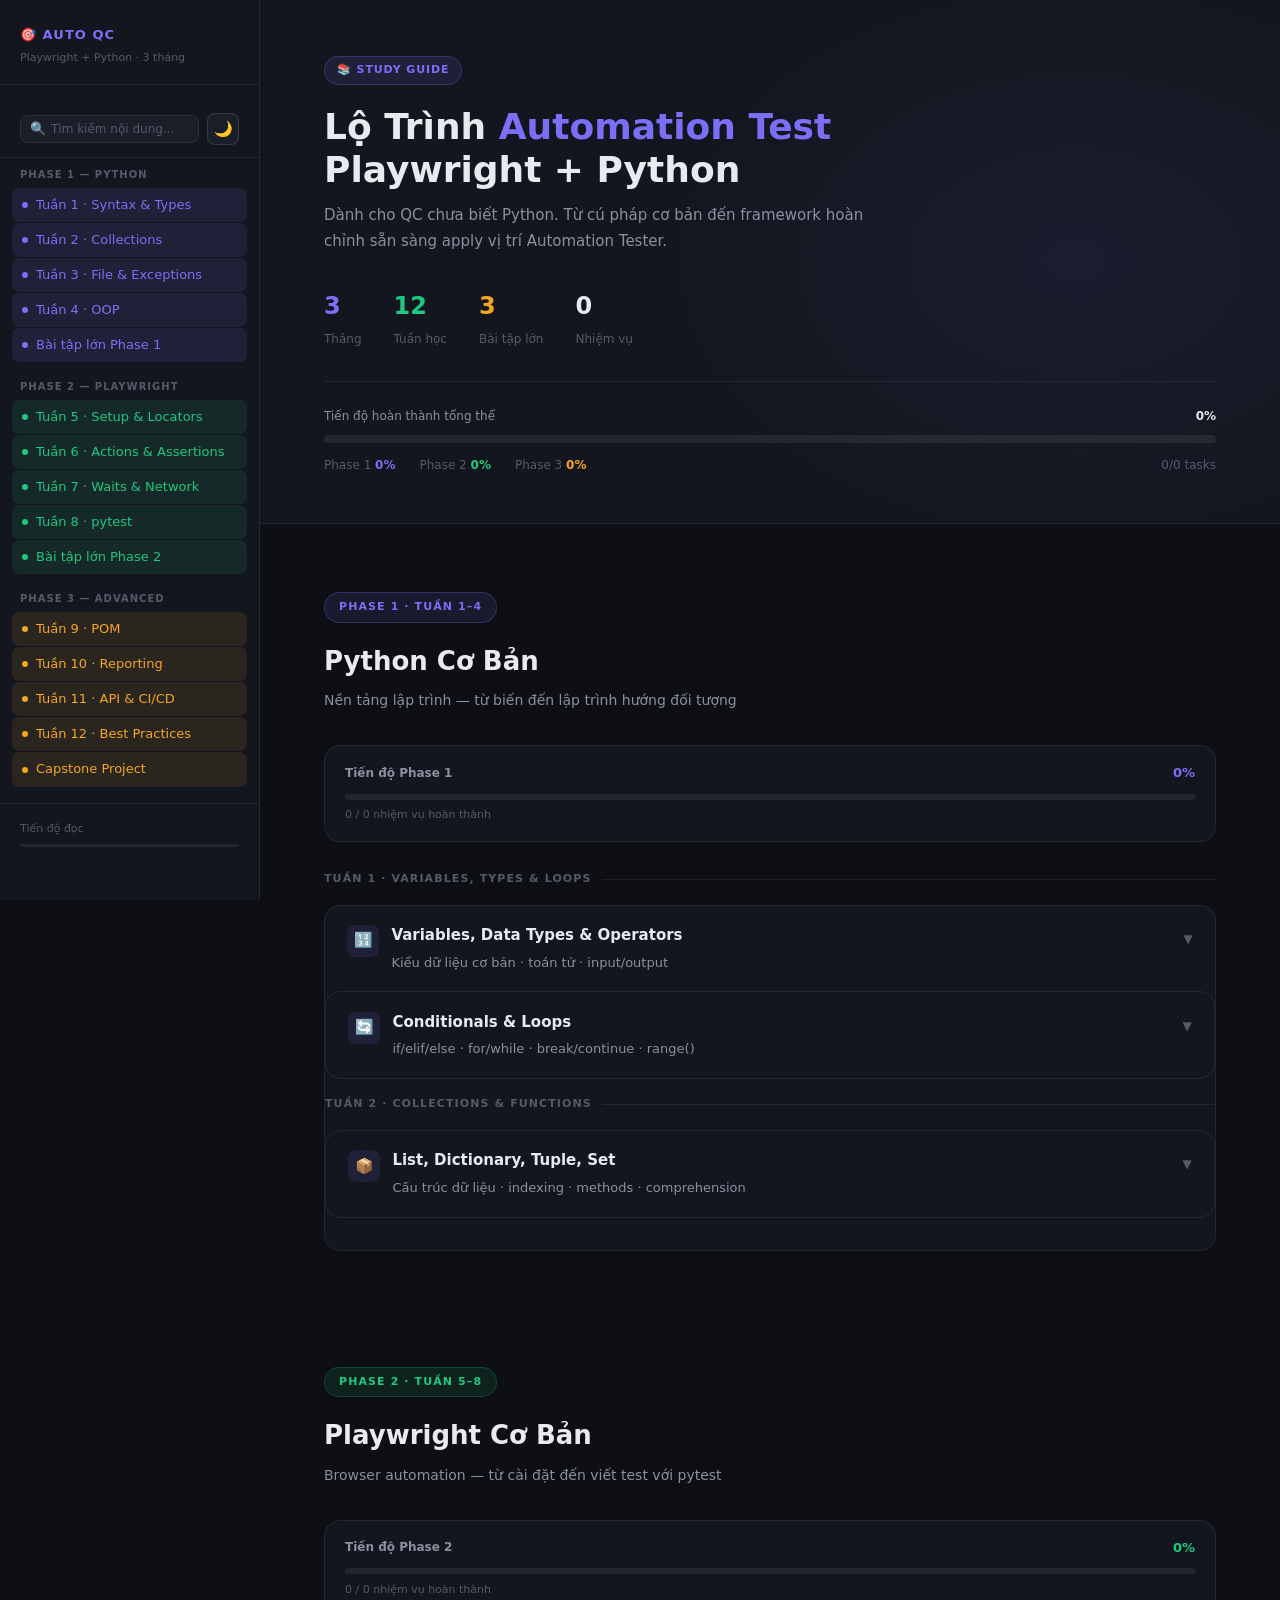
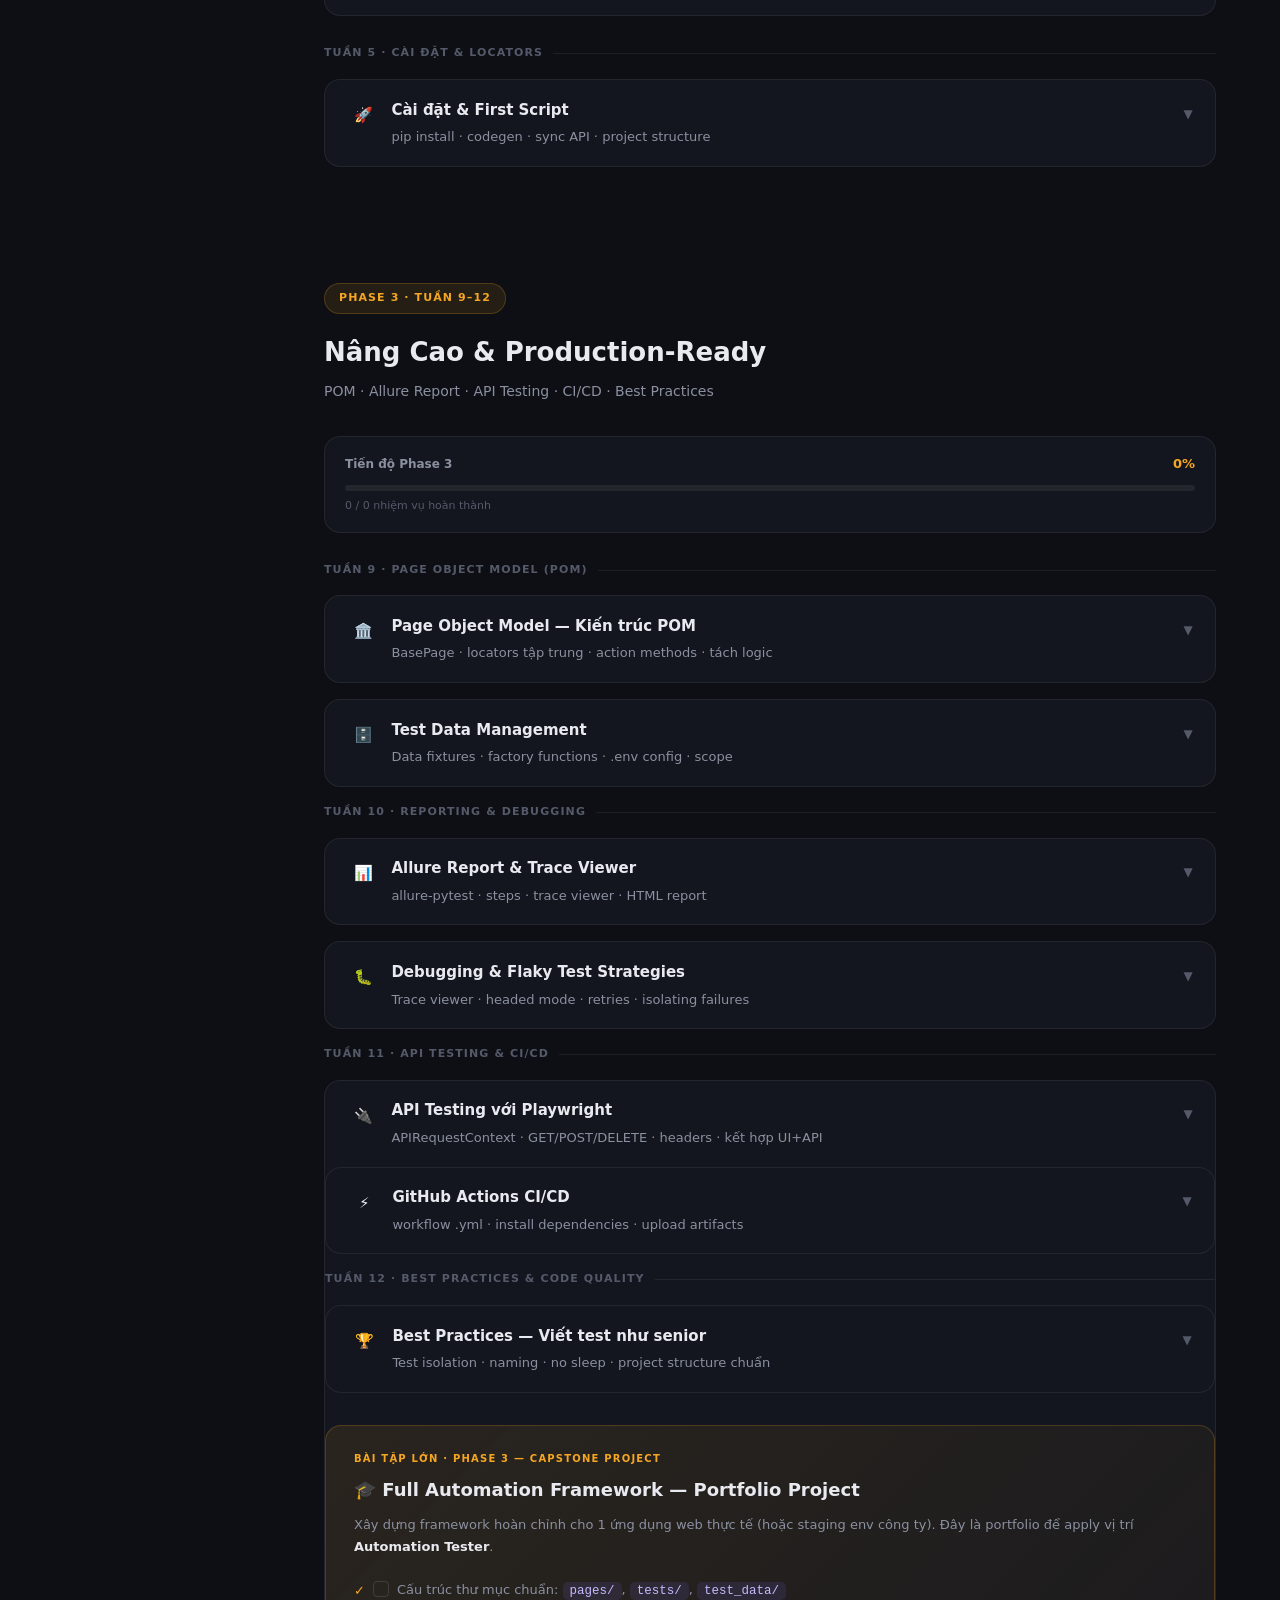
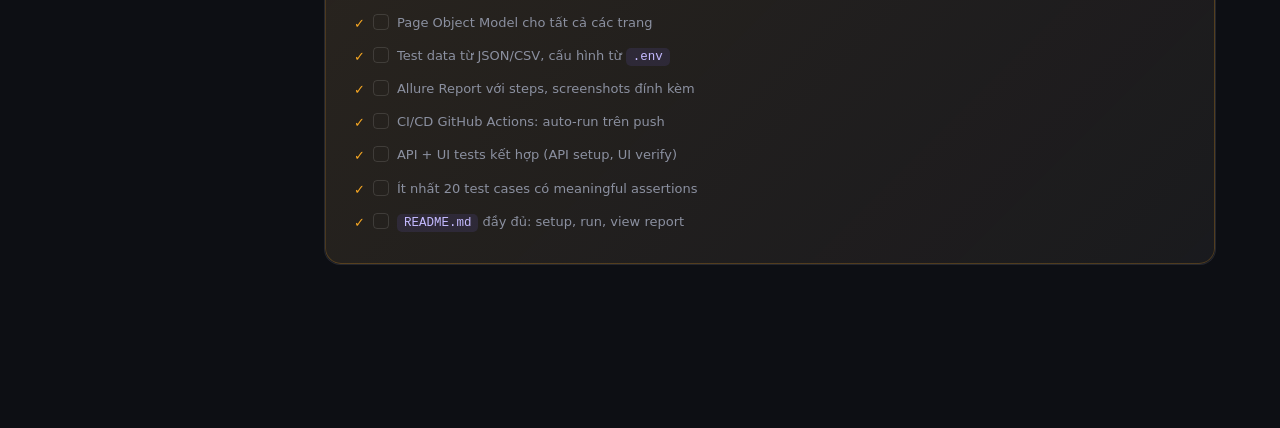
==== index.html @ 8662099a "Remove ignored files from tracking" ====
<!DOCTYPE html>
<html lang="vi">

<head>
    <meta charset="UTF-8">
    <meta name="viewport" content="width=device-width, initial-scale=1.0">
    <title>Lộ Trình Automation Test — Playwright & Python</title>
    <link rel="stylesheet" href="styles.css">
</head>

<body>

    <div class="layout">
        <!-- SIDEBAR -->
        <nav class="sidebar">
            <div class="sidebar-logo">
                <div class="brand">🎯 Auto QC</div>
                <div class="sub">Playwright + Python · 3 tháng</div>
            </div>

            <!-- TOOLBAR -->
            <div class="toolbar">
                <div class="search-wrap">
                    <span class="search-icon">🔍</span>
                    <input type="text" id="searchInput" placeholder="Tìm kiếm nội dung..."
                        oninput="onSearch(this.value)">
                    <button class="clear-btn" id="clearBtn" onclick="clearSearch()">✕</button>
                </div>
                <button class="theme-btn" id="themeBtn" onclick="toggleTheme()" title="Đổi theme">🌙</button>
            </div>

            <div class="nav-section">
                <div class="nav-section-title">Phase 1 — Python</div>
                <a class="nav-item active" href="#p1-w1"><span class="nav-dot"></span>Tuần 1 · Syntax & Types</a>
                <a class="nav-item active" href="#p1-w2"><span class="nav-dot"></span>Tuần 2 · Collections</a>
                <a class="nav-item active" href="#p1-w3"><span class="nav-dot"></span>Tuần 3 · File & Exceptions</a>
                <a class="nav-item active" href="#p1-w4"><span class="nav-dot"></span>Tuần 4 · OOP</a>
                <a class="nav-item active" href="#p1-milestone"><span class="nav-dot"></span>Bài tập lớn Phase 1</a>
            </div>

            <div class="nav-section">
                <div class="nav-section-title">Phase 2 — Playwright</div>
                <a class="nav-item p2-active" href="#p2-w5"><span class="nav-dot"></span>Tuần 5 · Setup & Locators</a>
                <a class="nav-item p2-active" href="#p2-w6"><span class="nav-dot"></span>Tuần 6 · Actions &
                    Assertions</a>
                <a class="nav-item p2-active" href="#p2-w7"><span class="nav-dot"></span>Tuần 7 · Waits & Network</a>
                <a class="nav-item p2-active" href="#p2-w8"><span class="nav-dot"></span>Tuần 8 · pytest</a>
                <a class="nav-item p2-active" href="#p2-milestone"><span class="nav-dot"></span>Bài tập lớn Phase 2</a>
            </div>

            <div class="nav-section">
                <div class="nav-section-title">Phase 3 — Advanced</div>
                <a class="nav-item p3-active" href="#p3-w9"><span class="nav-dot"></span>Tuần 9 · POM</a>
                <a class="nav-item p3-active" href="#p3-w10"><span class="nav-dot"></span>Tuần 10 · Reporting</a>
                <a class="nav-item p3-active" href="#p3-w11"><span class="nav-dot"></span>Tuần 11 · API & CI/CD</a>
                <a class="nav-item p3-active" href="#p3-w12"><span class="nav-dot"></span>Tuần 12 · Best Practices</a>
                <a class="nav-item p3-active" href="#p3-milestone"><span class="nav-dot"></span>Capstone Project</a>
            </div>

            <div class="toc-progress">
                <div class="progress-label">Tiến độ đọc</div>
                <div class="progress-bar">
                    <div class="progress-fill" id="progressFill"></div>
                </div>
            </div>
        </nav>

        <!-- MAIN -->
        <main class="main">
            <!-- HERO -->
            <div class="hero">
                <div class="hero-badge">📚 Study Guide</div>
                <h1>Lộ Trình <span>Automation Test</span><br>Playwright + Python</h1>
                <p>Dành cho QC chưa biết Python. Từ cú pháp cơ bản đến framework hoàn chỉnh sẵn sàng apply vị trí
                    Automation Tester.</p>
                <div class="hero-stats">
                    <div class="stat">
                        <div class="stat-num" style="color:var(--p1)">3</div>
                        <div class="stat-label">Tháng</div>
                    </div>
                    <div class="stat">
                        <div class="stat-num" style="color:var(--p2)">12</div>
                        <div class="stat-label">Tuần học</div>
                    </div>
                    <div class="stat">
                        <div class="stat-num" style="color:var(--p3)">3</div>
                        <div class="stat-label">Bài tập lớn</div>
                    </div>
                    <div class="stat">
                        <div class="stat-num" style="color:var(--text)" id="heroTotalTasks">0</div>
                        <div class="stat-label">Nhiệm vụ</div>
                    </div>
                </div>
                <div class="overall-progress">
                    <div class="overall-progress-label">Tiến độ hoàn thành tổng thể <span id="overallPct">0%</span>
                    </div>
                    <div class="overall-bar-track">
                        <div class="overall-bar-fill" id="overallBarFill"></div>
                    </div>
                    <div class="overall-phases">
                        <div class="overall-phase-stat p1s">Phase 1 <b id="p1pct">0%</b></div>
                        <div class="overall-phase-stat p2s">Phase 2 <b id="p2pct">0%</b></div>
                        <div class="overall-phase-stat p3s">Phase 3 <b id="p3pct">0%</b></div>
                        <div class="overall-phase-stat" style="margin-left:auto" id="doneBadge"></div>
                    </div>
                </div>
            </div>

            <div class="content">
                <div class="search-no-results" id="noResults">😕 Không tìm thấy kết quả nào cho "<span
                        id="noResultsTerm"></span>"</div>

                <!-- PHASE PLACEHOLDERS -->
                <div id="phase1-placeholder" class="phase-placeholder"></div>
                <div id="phase2-placeholder" class="phase-placeholder"></div>
                <div id="phase3-placeholder" class="phase-placeholder"></div>
        </main>

        <script src="script.js"></script>
</body>

</html>
---- styles.css ----
:root {
  --bg: #0d0f14;
  --bg2: #13161e;
  --bg3: #1a1e28;
  --border: rgba(255, 255, 255, 0.07);
  --border2: rgba(255, 255, 255, 0.12);
  --text: #e8eaf0;
  --text2: #8b90a0;
  --text3: #555a6a;
  --p1: #7c6ff7;
  --p1l: rgba(124, 111, 247, 0.12);
  --p1b: rgba(124, 111, 247, 0.25);
  --p2: #1fc880;
  --p2l: rgba(31, 200, 128, 0.1);
  --p2b: rgba(31, 200, 128, 0.22);
  --p3: #f5a623;
  --p3l: rgba(245, 166, 35, 0.1);
  --p3b: rgba(245, 166, 35, 0.22);
  --red: #f06e6e;
  --redl: rgba(240, 110, 110, 0.1);
  --code-bg: #0a0c12;
  --radius: 10px;
  --radius-lg: 16px;
  --note-bg: rgba(245, 166, 35, 0.07);
  --note-border: rgba(245, 166, 35, 0.25);
  --highlight: rgba(124, 111, 247, 0.25);
}

/* ── LIGHT MODE ── */
html.light {
  --bg: #f5f6fa;
  --bg2: #ffffff;
  --bg3: #eef0f6;
  --border: rgba(0, 0, 0, 0.08);
  --border2: rgba(0, 0, 0, 0.14);
  --text: #1a1c24;
  --text2: #4a4f62;
  --text3: #9097b0;
  --p1: #5b52d6;
  --p1l: rgba(91, 82, 214, 0.09);
  --p1b: rgba(91, 82, 214, 0.22);
  --p2: #0fa863;
  --p2l: rgba(15, 168, 99, 0.09);
  --p2b: rgba(15, 168, 99, 0.2);
  --p3: #c27d0e;
  --p3l: rgba(194, 125, 14, 0.09);
  --p3b: rgba(194, 125, 14, 0.2);
  --code-bg: #f0f2f8;
  --note-bg: rgba(194, 125, 14, 0.07);
  --note-border: rgba(194, 125, 14, 0.25);
  --highlight: rgba(91, 82, 214, 0.18);
}

/* Smooth theme transition */
*,
*::before,
*::after {
  transition:
    background-color 0.22s ease,
    border-color 0.22s ease,
    color 0.15s ease;
}

* {
  margin: 0;
  padding: 0;
  box-sizing: border-box;
}

body {
  font-family:
    "Segoe UI",
    system-ui,
    -apple-system,
    sans-serif;
  background: var(--bg);
  color: var(--text);
  line-height: 1.7;
  font-size: 15px;
}

/* SCROLLBAR */
::-webkit-scrollbar {
  width: 5px;
}
::-webkit-scrollbar-track {
  background: var(--bg);
}
::-webkit-scrollbar-thumb {
  background: var(--border2);
  border-radius: 3px;
}

/* LAYOUT */
.layout {
  display: flex;
  min-height: 100vh;
}

/* SIDEBAR */
.sidebar {
  width: 260px;
  min-width: 260px;
  background: var(--bg2);
  border-right: 1px solid var(--border);
  position: sticky;
  top: 0;
  height: 100vh;
  overflow-y: auto;
  padding: 0 0 2rem;
}

.sidebar-logo {
  padding: 1.5rem 1.25rem 1rem;
  border-bottom: 1px solid var(--border);
  margin-bottom: 1rem;
}
.sidebar-logo .brand {
  font-size: 13px;
  font-weight: 600;
  color: var(--p1);
  letter-spacing: 0.08em;
  text-transform: uppercase;
}
.sidebar-logo .sub {
  font-size: 11px;
  color: var(--text3);
  margin-top: 3px;
}

.nav-section {
  padding: 0 0.75rem;
  margin-bottom: 0.5rem;
}
.nav-section-title {
  font-size: 10px;
  font-weight: 600;
  text-transform: uppercase;
  letter-spacing: 0.1em;
  color: var(--text3);
  padding: 0.5rem 0.5rem 0.3rem;
}

.nav-item {
  display: flex;
  align-items: center;
  gap: 8px;
  padding: 6px 10px;
  border-radius: 7px;
  font-size: 13px;
  color: var(--text2);
  cursor: pointer;
  text-decoration: none;
  transition: all 0.15s;
  margin-bottom: 1px;
}
.nav-item:hover {
  background: rgba(255, 255, 255, 0.05);
  color: var(--text);
}
.nav-item.active {
  background: var(--p1l);
  color: var(--p1);
}
.nav-item.active .nav-dot {
  background: var(--p1);
}
.nav-dot {
  width: 6px;
  height: 6px;
  border-radius: 50%;
  background: var(--border2);
  flex-shrink: 0;
}
.nav-item.p2-active {
  background: var(--p2l);
  color: var(--p2);
}
.nav-item.p2-active .nav-dot {
  background: var(--p2);
}
.nav-item.p3-active {
  background: var(--p3l);
  color: var(--p3);
}
.nav-item.p3-active .nav-dot {
  background: var(--p3);
}

/* MAIN */
.main {
  flex: 1;
  min-width: 0;
}

/* HERO */
.hero {
  background: var(--bg2);
  border-bottom: 1px solid var(--border);
  padding: 3.5rem 4rem 3rem;
  position: relative;
  overflow: hidden;
}
.hero::before {
  content: "";
  position: absolute;
  inset: 0;
  background: radial-gradient(
    ellipse 60% 80% at 80% 50%,
    rgba(124, 111, 247, 0.08) 0%,
    transparent 70%
  );
  pointer-events: none;
}
.hero-badge {
  display: inline-flex;
  align-items: center;
  gap: 6px;
  background: var(--p1l);
  border: 1px solid var(--p1b);
  color: var(--p1);
  font-size: 11px;
  font-weight: 600;
  text-transform: uppercase;
  letter-spacing: 0.08em;
  padding: 4px 12px;
  border-radius: 20px;
  margin-bottom: 1.25rem;
}
.hero h1 {
  font-size: 36px;
  font-weight: 700;
  line-height: 1.2;
  margin-bottom: 0.75rem;
}
.hero h1 span {
  color: var(--p1);
}
.hero p {
  font-size: 15px;
  color: var(--text2);
  max-width: 580px;
  line-height: 1.7;
  margin-bottom: 2rem;
}
.hero-stats {
  display: flex;
  gap: 2rem;
}
.stat {
}
.stat-num {
  font-size: 24px;
  font-weight: 700;
}
.stat-label {
  font-size: 12px;
  color: var(--text3);
  margin-top: 2px;
}

/* CONTENT */
.content {
  padding: 3rem 4rem;
  max-width: none;
  width: 100%;
  box-sizing: border-box;
}

/* PHASE HEADER */
.phase-block {
  margin-bottom: 4rem;
}
.phase-tag {
  display: inline-flex;
  align-items: center;
  gap: 8px;
  font-size: 11px;
  font-weight: 600;
  text-transform: uppercase;
  letter-spacing: 0.1em;
  padding: 5px 14px;
  border-radius: 20px;
  margin-bottom: 1rem;
}
.phase-tag.p1 {
  background: var(--p1l);
  color: var(--p1);
  border: 1px solid var(--p1b);
}
.phase-tag.p2 {
  background: var(--p2l);
  color: var(--p2);
  border: 1px solid var(--p2b);
}
.phase-tag.p3 {
  background: var(--p3l);
  color: var(--p3);
  border: 1px solid var(--p3b);
}

.phase-title {
  font-size: 26px;
  font-weight: 700;
  margin-bottom: 0.4rem;
}
.phase-subtitle {
  font-size: 14px;
  color: var(--text2);
  margin-bottom: 2rem;
}

/* WEEK BLOCK */
.week-block {
  margin-bottom: 2rem;
  width: 100%;
}
.week-label {
  font-size: 11px;
  font-weight: 600;
  text-transform: uppercase;
  letter-spacing: 0.1em;
  color: var(--text3);
  margin-bottom: 1rem;
  display: flex;
  align-items: center;
  gap: 10px;
}
.week-label::after {
  content: "";
  flex: 1;
  height: 1px;
  background: var(--border);
}

/* TOPIC CARD */
.topic-card {
  background: var(--bg2);
  border: 1px solid var(--border);
  border-radius: var(--radius-lg);
  margin-bottom: 1rem;
  overflow: hidden;
  transition: border-color 0.2s;
}
.topic-card:hover {
  border-color: var(--border2);
}

.topic-header {
  padding: 1.1rem 1.4rem;
  display: flex;
  align-items: flex-start;
  gap: 12px;
  cursor: pointer;
}
.topic-icon {
  width: 32px;
  height: 32px;
  border-radius: 8px;
  display: flex;
  align-items: center;
  justify-content: center;
  font-size: 15px;
  flex-shrink: 0;
  margin-top: 2px;
}
.p1 .topic-icon {
  background: var(--p1l);
}
.p2 .topic-icon {
  background: var(--p2l);
}
.p3 .topic-icon {
  background: var(--p3l);
}

.topic-meta {
  flex: 1;
}
.topic-name {
  font-size: 15px;
  font-weight: 600;
  margin-bottom: 3px;
}
.topic-desc {
  font-size: 13px;
  color: var(--text2);
}
.topic-toggle {
  color: var(--text3);
  font-size: 12px;
  transition: transform 0.25s;
  margin-top: 6px;
}
.topic-toggle.open {
  transform: rotate(180deg);
}

.topic-body {
  display: none;
  border-top: 1px solid var(--border);
  width: 100%;
  box-sizing: border-box;
  transition: all 0.25s ease;
}
.topic-body.open {
  display: block;
}

/* THEORY */
.theory-section {
  padding: 1.4rem;
  border-bottom: 1px solid var(--border);
}
.theory-section:last-child {
  border-bottom: none;
}
.section-label {
  font-size: 10px;
  font-weight: 700;
  text-transform: uppercase;
  letter-spacing: 0.12em;
  color: var(--text3);
  margin-bottom: 0.75rem;
  display: flex;
  align-items: center;
  gap: 8px;
}
.section-label::before {
  content: "";
  width: 16px;
  height: 1px;
  background: var(--border2);
}

p {
  margin-bottom: 0.75rem;
  color: var(--text2);
  font-size: 14px;
}
p:last-child {
  margin-bottom: 0;
}

strong {
  color: var(--text);
  font-weight: 600;
}

/* CODE BLOCK */
.code-block {
  background: var(--code-bg);
  border: 1px solid var(--border);
  border-radius: var(--radius);
  overflow: hidden;
  margin: 0.75rem 0;
}
.code-header {
  display: flex;
  align-items: center;
  justify-content: space-between;
  padding: 8px 14px;
  border-bottom: 1px solid var(--border);
  background: rgba(255, 255, 255, 0.02);
}
.code-lang {
  font-size: 11px;
  font-weight: 600;
  text-transform: uppercase;
  letter-spacing: 0.08em;
  color: var(--text3);
  display: flex;
  align-items: center;
  gap: 8px;
}
.code-lang::before {
  content: "";
  width: 8px;
  height: 8px;
  border-radius: 50%;
}
.code-lang.python::before {
  background: #3b82f6;
}
.code-lang.bash::before {
  background: var(--p2);
}
.code-lang.text::before {
  background: var(--text3);
}
.code-filename {
  font-size: 11px;
  color: var(--text3);
  font-family: "Cascadia Code", "Consolas", "Fira Code", monospace;
}
.code-copy {
  font-size: 11px;
  color: var(--text3);
  cursor: pointer;
  padding: 3px 8px;
  border: 1px solid var(--border);
  border-radius: 5px;
  background: transparent;
  transition: all 0.15s;
}
.code-copy:hover {
  color: var(--text);
  border-color: var(--border2);
}

pre {
  padding: 1.1rem 1.4rem;
  overflow-x: auto;
  font-family: "Cascadia Code", "Consolas", "Fira Code", monospace;
  font-size: 13px;
  line-height: 1.7;
}
code {
  font-family: "Cascadia Code", "Consolas", "Fira Code", monospace;
}

/* SYNTAX HIGHLIGHT */
.kw {
  color: #c792ea;
}
.fn {
  color: #82aaff;
}
.str {
  color: #c3e88d;
}
.cmt {
  color: #546e7a;
  font-style: italic;
}
.num {
  color: #f78c6c;
}
.cls {
  color: #ffcb6b;
}
.dec {
  color: #89ddff;
}
.self {
  color: #f07178;
}
.imp {
  color: var(--p1);
}

/* INLINE CODE */
code:not(pre code) {
  background: rgba(124, 111, 247, 0.12);
  color: #c4baff;
  font-size: 12.5px;
  padding: 2px 7px;
  border-radius: 5px;
}

/* EXERCISES */
.exercises {
}
.ex-item {
  display: flex;
  gap: 12px;
  align-items: flex-start;
  padding: 10px 0;
  border-bottom: 1px solid var(--border);
  font-size: 13px;
}
.ex-item:last-child {
  border-bottom: none;
}
.ex-num {
  width: 22px;
  height: 22px;
  border-radius: 6px;
  display: flex;
  align-items: center;
  justify-content: center;
  font-size: 10px;
  font-weight: 700;
  flex-shrink: 0;
  margin-top: 1px;
}
.p1 .ex-num {
  background: var(--p1l);
  color: var(--p1);
}
.p2 .ex-num {
  background: var(--p2l);
  color: var(--p2);
}
.p3 .ex-num {
  background: var(--p3l);
  color: var(--p3);
}
.ex-text {
}
.ex-title {
  font-weight: 600;
  margin-bottom: 3px;
  color: var(--text);
}
.ex-desc {
  color: var(--text2);
  font-size: 12px;
  line-height: 1.5;
}

/* TIPS */
.tip-box {
  border-radius: var(--radius);
  padding: 0.9rem 1.1rem;
  margin: 0.75rem 0;
  display: flex;
  gap: 10px;
  font-size: 13px;
}
.tip-box.info {
  background: rgba(124, 111, 247, 0.08);
  border-left: 3px solid var(--p1);
}
.tip-box.success {
  background: rgba(31, 200, 128, 0.07);
  border-left: 3px solid var(--p2);
}
.tip-box.warning {
  background: rgba(245, 166, 35, 0.08);
  border-left: 3px solid var(--p3);
}
.tip-box.danger {
  background: rgba(240, 110, 110, 0.08);
  border-left: 3px solid var(--red);
}
.tip-icon {
  flex-shrink: 0;
  font-size: 14px;
  margin-top: 1px;
}
.tip-content {
  color: var(--text2);
  line-height: 1.6;
}
.tip-content strong {
  color: var(--text);
}

/* TABLE */
.data-table {
  width: 100%;
  border-collapse: collapse;
  font-size: 13px;
  margin: 0.75rem 0;
}
.data-table th {
  text-align: left;
  padding: 8px 12px;
  background: var(--bg3);
  color: var(--text2);
  font-size: 11px;
  font-weight: 600;
  text-transform: uppercase;
  letter-spacing: 0.07em;
  border-bottom: 1px solid var(--border2);
}
.data-table td {
  padding: 9px 12px;
  border-bottom: 1px solid var(--border);
  color: var(--text2);
  vertical-align: top;
}
.data-table tr:last-child td {
  border-bottom: none;
}
.data-table tr:hover td {
  background: rgba(255, 255, 255, 0.02);
}

/* MILESTONE */
.milestone-card {
  border-radius: var(--radius-lg);
  padding: 1.5rem 1.75rem;
  margin-top: 2rem;
  position: relative;
  overflow: hidden;
}
.milestone-card.p1 {
  background: linear-gradient(
    135deg,
    rgba(124, 111, 247, 0.1),
    rgba(124, 111, 247, 0.04)
  );
  border: 1px solid var(--p1b);
}
.milestone-card.p2 {
  background: linear-gradient(
    135deg,
    rgba(31, 200, 128, 0.1),
    rgba(31, 200, 128, 0.03)
  );
  border: 1px solid var(--p2b);
}
.milestone-card.p3 {
  background: linear-gradient(
    135deg,
    rgba(245, 166, 35, 0.1),
    rgba(245, 166, 35, 0.03)
  );
  border: 1px solid var(--p3b);
}
.milestone-label {
  font-size: 10px;
  font-weight: 700;
  text-transform: uppercase;
  letter-spacing: 0.12em;
  margin-bottom: 0.5rem;
}
.p1 .milestone-label {
  color: var(--p1);
}
.p2 .milestone-label {
  color: var(--p2);
}
.p3 .milestone-label {
  color: var(--p3);
}
.milestone-title {
  font-size: 18px;
  font-weight: 700;
  margin-bottom: 0.5rem;
}
.milestone-desc {
  font-size: 13px;
  color: var(--text2);
  line-height: 1.7;
  margin-bottom: 1rem;
}
.checklist {
  list-style: none;
}
.checklist li {
  display: flex;
  gap: 8px;
  align-items: flex-start;
  font-size: 13px;
  color: var(--text2);
  padding: 4px 0;
}
.checklist li::before {
  content: "✓";
  font-weight: 700;
  margin-top: 1px;
  flex-shrink: 0;
}
.p1 .checklist li::before {
  color: var(--p1);
}
.p2 .checklist li::before {
  color: var(--p2);
}
.p3 .checklist li::before {
  color: var(--p3);
}

/* DIVIDER */
.divider {
  height: 1px;
  background: var(--border);
  margin: 2.5rem 0;
}

/* FOLDER TREE */
.tree {
  font-family: "Cascadia Code", "Consolas", "Fira Code", monospace;
  font-size: 13px;
  line-height: 1.9;
}
.tree-file {
  color: var(--text2);
}
.tree-dir {
  color: var(--p3);
  font-weight: 500;
}
.tree-py {
  color: #82aaff;
}
.tree-comment {
  color: var(--text3);
}

/* TOC progress */
.toc-progress {
  padding: 1rem 1.25rem;
  border-top: 1px solid var(--border);
  margin-top: 1rem;
}
.progress-bar {
  height: 3px;
  background: var(--border);
  border-radius: 2px;
  margin-top: 6px;
}
.progress-fill {
  height: 100%;
  background: var(--p1);
  border-radius: 2px;
  width: 0%;
  transition: width 0.3s;
}
.progress-label {
  font-size: 11px;
  color: var(--text3);
}

/* Responsive */
@media (max-width: 900px) {
  .sidebar {
    display: none;
  }
  .hero {
    padding: 2rem 1.5rem;
  }
  .hero h1 {
    font-size: 26px;
  }
  .content {
    padding: 2rem 1.5rem;
  }
}

/* ANIMATIONS */
@keyframes fadeIn {
  from {
    opacity: 0;
    transform: translateY(8px);
  }
  to {
    opacity: 1;
    transform: translateY(0);
  }
}
.phase-block {
  animation: fadeIn 0.4s ease both;
  width: inherit;
}
.phase-block:nth-child(2) {
  animation-delay: 0.1s;
}
.phase-block:nth-child(3) {
  animation-delay: 0.2s;
}

/* TIP BOXES */
.tip-box {
  border-radius: var(--radius);
  padding: 0.9rem 1.1rem;
  margin: 0.75rem 0;
  display: flex;
  gap: 10px;
  font-size: 13px;
}
.tip-box.info {
  background: rgba(124, 111, 247, 0.08);
  border-left: 3px solid var(--p1);
}
.tip-box.success {
  background: rgba(31, 200, 128, 0.07);
  border-left: 3px solid var(--p2);
}
.tip-box.warning {
  background: rgba(245, 166, 35, 0.08);
  border-left: 3px solid var(--p3);
}
.tip-box.danger {
  background: rgba(240, 110, 110, 0.08);
  border-left: 3px solid var(--red);
}
.tip-icon {
  flex-shrink: 0;
  font-size: 14px;
  margin-top: 1px;
}
.tip-content {
  color: var(--text2);
  line-height: 1.6;
}
.tip-content strong {
  color: var(--text);
}

/* ── CHECKBOX ── */
.ex-item {
  position: relative;
}
.ex-check {
  appearance: none;
  -webkit-appearance: none;
  width: 18px;
  height: 18px;
  border-radius: 5px;
  border: 1.5px solid var(--border2);
  background: transparent;
  cursor: pointer;
  flex-shrink: 0;
  margin-top: 3px;
  transition: all 0.18s;
  position: relative;
}
.ex-check:hover {
  border-color: var(--text3);
}
.ex-check:checked {
  border-color: transparent;
  background: var(--p2);
}
.ex-check:checked::after {
  content: "";
  position: absolute;
  top: 2px;
  left: 5px;
  width: 5px;
  height: 9px;
  border: 2px solid #fff;
  border-top: none;
  border-left: none;
  transform: rotate(45deg);
}
.ex-item.done .ex-title {
  text-decoration: line-through;
  color: var(--text3);
}
.ex-item.done .ex-desc {
  opacity: 0.5;
}

/* milestone checklist checkbox */
.checklist li {
  cursor: pointer;
  border-radius: 6px;
  padding: 5px 6px;
  transition: background 0.15s;
  margin: 0 -6px;
}
.checklist li:hover {
  background: rgba(255, 255, 255, 0.04);
}
.milestone-check {
  appearance: none;
  -webkit-appearance: none;
  width: 16px;
  height: 16px;
  border-radius: 4px;
  border: 1.5px solid var(--border2);
  background: transparent;
  cursor: pointer;
  flex-shrink: 0;
  margin-top: 2px;
  transition: all 0.18s;
  position: relative;
}
.milestone-check:checked {
  border-color: transparent;
}
.milestone-check:checked::after {
  content: "";
  position: absolute;
  top: 1px;
  left: 4px;
  width: 4px;
  height: 8px;
  border: 2px solid #fff;
  border-top: none;
  border-left: none;
  transform: rotate(45deg);
}
.p1 .milestone-check:checked {
  background: var(--p1);
}
.p2 .milestone-check:checked {
  background: var(--p2);
}
.p3 .milestone-check:checked {
  background: var(--p3);
}
.checklist li.done span {
  text-decoration: line-through;
  opacity: 0.55;
}

/* ── PHASE PROGRESS BAR ── */
.phase-progress-wrap {
  margin-bottom: 1.75rem;
  background: var(--bg2);
  border: 1px solid var(--border);
  border-radius: var(--radius-lg);
  padding: 1rem 1.25rem;
}
.phase-progress-header {
  display: flex;
  justify-content: space-between;
  align-items: center;
  margin-bottom: 0.6rem;
}
.phase-progress-title {
  font-size: 12px;
  font-weight: 600;
  color: var(--text2);
}
.phase-progress-pct {
  font-size: 13px;
  font-weight: 700;
}
.phase-bar-track {
  height: 6px;
  background: var(--border);
  border-radius: 3px;
  overflow: hidden;
}
.phase-bar-fill {
  height: 100%;
  border-radius: 3px;
  transition: width 0.45s cubic-bezier(0.4, 0, 0.2, 1);
  width: 0%;
}
.p1 .phase-bar-fill {
  background: var(--p1);
}
.p2 .phase-bar-fill {
  background: var(--p2);
}
.p3 .phase-bar-fill {
  background: var(--p3);
}
.phase-progress-tasks {
  font-size: 11px;
  color: var(--text3);
  margin-top: 0.4rem;
}

/* ── OVERALL PROGRESS IN HERO ── */
.overall-progress {
  margin-top: 2rem;
  padding-top: 1.5rem;
  border-top: 1px solid var(--border);
}
.overall-progress-label {
  font-size: 12px;
  color: var(--text2);
  margin-bottom: 0.5rem;
  display: flex;
  justify-content: space-between;
}
.overall-progress-label span {
  font-weight: 700;
  color: var(--text);
}
.overall-bar-track {
  height: 8px;
  background: rgba(255, 255, 255, 0.07);
  border-radius: 4px;
  overflow: hidden;
}
.overall-bar-fill {
  height: 100%;
  border-radius: 4px;
  background: linear-gradient(90deg, var(--p1), var(--p2));
  transition: width 0.5s cubic-bezier(0.4, 0, 0.2, 1);
  width: 0%;
}
.overall-phases {
  display: flex;
  gap: 1.5rem;
  margin-top: 0.75rem;
}
.overall-phase-stat {
  font-size: 12px;
  color: var(--text3);
}
.overall-phase-stat b {
  font-weight: 700;
}
.overall-phase-stat.p1s b {
  color: var(--p1);
}
.overall-phase-stat.p2s b {
  color: var(--p2);
}
.overall-phase-stat.p3s b {
  color: var(--p3);
}

/* ── SIDEBAR PROGRESS DOTS per week ── */
.nav-item .nav-progress {
  margin-left: auto;
  font-size: 10px;
  font-weight: 700;
  color: var(--text3);
}
.nav-item.all-done .nav-progress {
  color: var(--p2);
}

@keyframes checkPop {
  0% {
    transform: scale(1);
  }
  40% {
    transform: scale(1.35);
  }
  100% {
    transform: scale(1);
  }
}
.ex-check:checked {
  animation: checkPop 0.25s ease;
}
.milestone-check:checked {
  animation: checkPop 0.25s ease;
}

/* ══════════════════════════════
   TOOLBAR (search + theme toggle)
══════════════════════════════ */
.toolbar {
  display: flex;
  align-items: center;
  gap: 8px;
  padding: 0.75rem 1.25rem;
  border-bottom: 1px solid var(--border);
}
.search-wrap {
  flex: 1;
  position: relative;
}
.search-icon {
  position: absolute;
  left: 10px;
  top: 50%;
  transform: translateY(-50%);
  font-size: 13px;
  color: var(--text3);
  pointer-events: none;
}
#searchInput {
  width: 100%;
  background: var(--bg3);
  border: 1px solid var(--border);
  border-radius: 8px;
  padding: 6px 10px 6px 30px;
  font-size: 12px;
  color: var(--text);
  font-family:
    "Segoe UI",
    system-ui,
    -apple-system,
    sans-serif;
  outline: none;
  transition: border-color 0.15s;
}
#searchInput::placeholder {
  color: var(--text3);
}
#searchInput:focus {
  border-color: var(--p1);
}
.clear-btn {
  position: absolute;
  right: 8px;
  top: 50%;
  transform: translateY(-50%);
  background: none;
  border: none;
  color: var(--text3);
  cursor: pointer;
  font-size: 14px;
  padding: 0 2px;
  display: none;
}
.clear-btn.show {
  display: block;
}

.theme-btn {
  width: 32px;
  height: 32px;
  border-radius: 8px;
  border: 1px solid var(--border2);
  background: var(--bg3);
  color: var(--text2);
  cursor: pointer;
  font-size: 15px;
  display: flex;
  align-items: center;
  justify-content: center;
  flex-shrink: 0;
  transition: all 0.15s;
}
.theme-btn:hover {
  background: var(--border);
  color: var(--text);
}

/* ── SEARCH RESULTS / HIGHLIGHT ── */
.search-highlight {
  background: var(--highlight);
  border-radius: 3px;
  padding: 1px 2px;
  color: var(--text);
}
.search-no-results {
  text-align: center;
  padding: 3rem 2rem;
  color: var(--text3);
  font-size: 14px;
  display: none;
}

/* topic-card hidden by search */
.topic-card.search-hidden {
  display: none;
}
.week-block.search-hidden {
  display: none;
}

/* search result: auto-expand topic bodies */
.topic-card.search-match .topic-body {
  display: block;
}
.topic-card.search-match .topic-toggle {
  transform: rotate(180deg);
}

/* ══════════════════════════════
   NOTES SYSTEM
══════════════════════════════ */
.note-toggle-btn {
  display: flex;
  align-items: center;
  gap: 6px;
  background: none;
  border: 1px solid var(--border);
  border-radius: 7px;
  color: var(--text3);
  font-size: 12px;
  font-family:
    "Segoe UI",
    system-ui,
    -apple-system,
    sans-serif;
  padding: 5px 10px;
  cursor: pointer;
  margin-top: 0.5rem;
  transition: all 0.15s;
}
.note-toggle-btn:hover {
  border-color: var(--p3b);
  color: var(--p3);
}
.note-toggle-btn.has-note {
  border-color: var(--p3b);
  color: var(--p3);
  background: var(--note-bg);
}

.note-area {
  margin: 0 1.4rem 1.2rem;
  display: none;
}
.note-area.open {
  display: block;
}
.note-textarea {
  width: 100%;
  min-height: 80px;
  background: var(--note-bg);
  border: 1px solid var(--note-border);
  border-radius: 8px;
  color: var(--text);
  font-family:
    "Segoe UI",
    system-ui,
    -apple-system,
    sans-serif;
  font-size: 13px;
  line-height: 1.6;
  padding: 0.75rem 1rem;
  resize: vertical;
  outline: none;
  transition: border-color 0.15s;
}
.note-textarea:focus {
  border-color: var(--p3);
}
.note-textarea::placeholder {
  color: var(--text3);
}
.note-footer {
  display: flex;
  align-items: center;
  justify-content: space-between;
  margin-top: 0.4rem;
}
.note-save-btn {
  background: var(--p3l);
  border: 1px solid var(--p3b);
  color: var(--p3);
  border-radius: 6px;
  padding: 4px 12px;
  font-size: 12px;
  font-family:
    "Segoe UI",
    system-ui,
    -apple-system,
    sans-serif;
  cursor: pointer;
  transition: all 0.15s;
}
.note-save-btn:hover {
  background: var(--p3b);
}
.note-clear-btn {
  background: none;
  border: none;
  color: var(--text3);
  font-size: 12px;
  cursor: pointer;
  font-family:
    "Segoe UI",
    system-ui,
    -apple-system,
    sans-serif;
}
.note-clear-btn:hover {
  color: var(--red);
}
.note-saved-msg {
  font-size: 11px;
  color: var(--p2);
  opacity: 0;
  transition: opacity 0.3s;
}
.note-saved-msg.show {
  opacity: 1;
}

/* note dot on topic header */
.note-dot {
  width: 6px;
  height: 6px;
  border-radius: 50%;
  background: var(--p3);
  flex-shrink: 0;
  margin-top: 8px;
  display: none;
}
.note-dot.show {
  display: block;
}

/* ══════════════════════════════════════
   PHASE PLACEHOLDERS & LOADING
══════════════════════════════════════ */
.phase-placeholder {
  min-height: 200px;
  display: flex;
  align-items: center;
  justify-content: center;
  background: var(--bg2);
  border: 1px dashed var(--border);
  border-radius: var(--radius);
  margin: 20px 0;
  opacity: 0.7;
  width: 100%;
}

.phase-placeholder.loaded {
  background: transparent;
  border: none;
  opacity: 1;
  min-height: auto;
}

.phase-error {
  color: var(--red);
  text-align: center;
  padding: 20px;
  font-size: 14px;
}
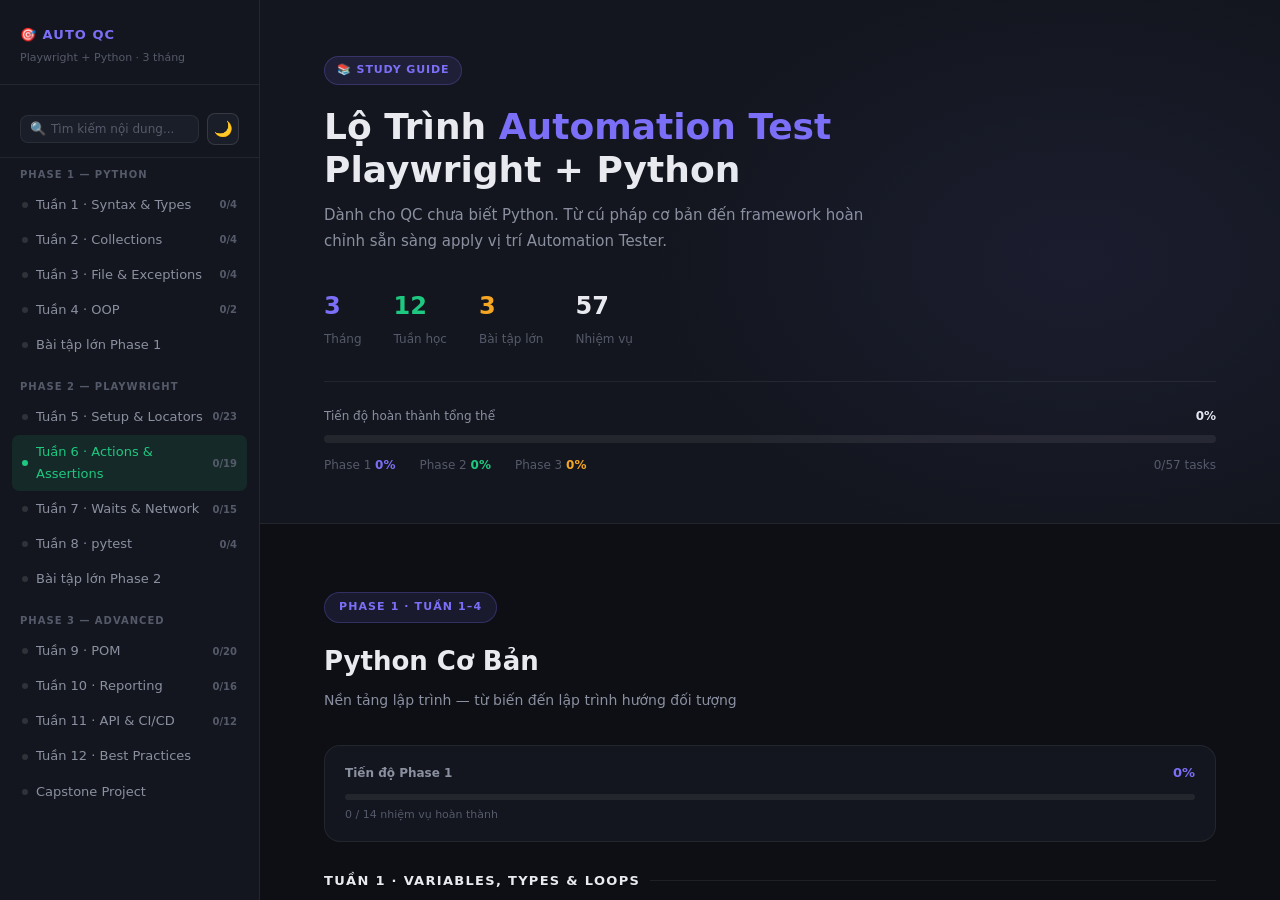
==== commit 8fbb3fca: "some update" ====
--- a/index.html
+++ b/index.html
@@ -57,12 +57,12 @@
                 <a class="nav-item p3-active" href="#p3-milestone"><span class="nav-dot"></span>Capstone Project</a>
             </div>
 
-            <div class="toc-progress">
+            <!-- <div class="toc-progress">
                 <div class="progress-label">Tiến độ đọc</div>
                 <div class="progress-bar">
                     <div class="progress-fill" id="progressFill"></div>
                 </div>
-            </div>
+            </div> -->
         </nav>
 
         <!-- MAIN -->
@@ -114,9 +114,11 @@
                 <div id="phase1-placeholder" class="phase-placeholder"></div>
                 <div id="phase2-placeholder" class="phase-placeholder"></div>
                 <div id="phase3-placeholder" class="phase-placeholder"></div>
+            </div> <!-- .content -->
         </main>
+    </div> <!-- .layout -->
 
-        <script src="script.js"></script>
+    <script src="script.js"></script>
 </body>
 
 </html>
--- a/styles.css
+++ b/styles.css
@@ -95,12 +95,15 @@
 .layout {
   display: flex;
   min-height: 100vh;
+  overflow: hidden;
 }
 
 /* SIDEBAR */
 .sidebar {
   width: 260px;
   min-width: 260px;
+  height: 100vh;
+  overflow-y: auto;
   background: var(--bg2);
   border-right: 1px solid var(--border);
   position: sticky;
@@ -191,6 +194,8 @@
 .main {
   flex: 1;
   min-width: 0;
+  overflow-y: auto;
+  max-height: 100vh;
 }
 
 /* HERO */
@@ -312,20 +317,40 @@
 
 /* WEEK BLOCK */
 .week-block {
-  margin-bottom: 2rem;
+  display: block;
   width: 100%;
+  margin-bottom: 2.2rem;
+  clear: both;
+  padding-bottom: 0.8rem;
+  border-bottom: 1px solid var(--border);
+}
+.week-block:last-child {
+  border-bottom: none;
+  padding-bottom: 0;
+}
+.topic-card {
+  width: 100%;
+  margin-bottom: 0.9rem;
 }
 .week-label {
-  font-size: 11px;
-  font-weight: 600;
+  font-size: 13px;
+  font-weight: 700;
   text-transform: uppercase;
   letter-spacing: 0.1em;
-  color: var(--text3);
-  margin-bottom: 1rem;
+  color: var(--text);
+  margin-bottom: 0.9rem;
   display: flex;
   align-items: center;
   gap: 10px;
-}
+  text-shadow: 0 1px 2px rgba(0, 0, 0, 0.3);
+}
+
+.html.light .week-label,
+.week-label.light {
+  color: var(--p1);
+  text-shadow: 0 1px 2px rgba(255, 255, 255, 0.35);
+}
+
 .week-label::after {
   content: "";
   flex: 1;
@@ -454,6 +479,10 @@
   border-radius: var(--radius);
   overflow: hidden;
   margin: 0.75rem 0;
+}
+.html.light .code-block {
+  background: #1f2233; /* dark hơn theme sáng */
+  border-color: rgba(255, 255, 255, 0.15);
 }
 .code-header {
   display: flex;
@@ -1378,6 +1407,7 @@
 }
 
 .phase-placeholder.loaded {
+  display: block;
   background: transparent;
   border: none;
   opacity: 1;
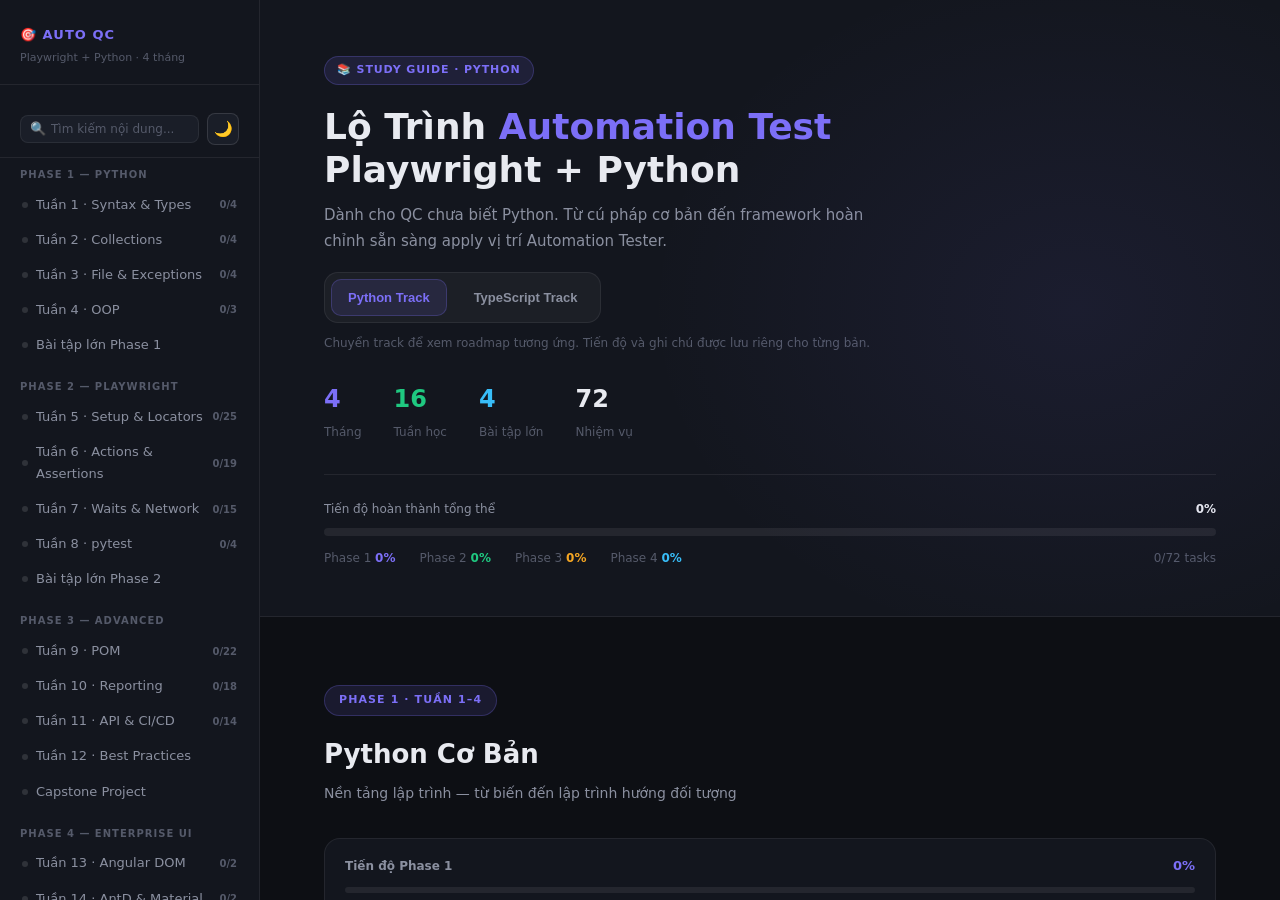
==== commit 48b010ff: "update ts automation test" ====
--- a/index.html
+++ b/index.html
@@ -15,7 +15,7 @@
         <nav class="sidebar">
             <div class="sidebar-logo">
                 <div class="brand">🎯 Auto QC</div>
-                <div class="sub">Playwright + Python · 3 tháng</div>
+                <div class="sub" id="sidebarSub">Playwright + Python · 4 tháng</div>
             </div>
 
             <!-- TOOLBAR -->
@@ -30,31 +30,39 @@
             </div>
 
             <div class="nav-section">
-                <div class="nav-section-title">Phase 1 — Python</div>
-                <a class="nav-item active" href="#p1-w1"><span class="nav-dot"></span>Tuần 1 · Syntax & Types</a>
-                <a class="nav-item active" href="#p1-w2"><span class="nav-dot"></span>Tuần 2 · Collections</a>
-                <a class="nav-item active" href="#p1-w3"><span class="nav-dot"></span>Tuần 3 · File & Exceptions</a>
-                <a class="nav-item active" href="#p1-w4"><span class="nav-dot"></span>Tuần 4 · OOP</a>
-                <a class="nav-item active" href="#p1-milestone"><span class="nav-dot"></span>Bài tập lớn Phase 1</a>
+                <div class="nav-section-title" id="nav-title-p1">Phase 1 — Python</div>
+                <a class="nav-item active" href="#p1-w1"><span class="nav-dot"></span><span class="nav-label" id="nav-label-p1-w1">Tuần 1 · Syntax & Types</span></a>
+                <a class="nav-item active" href="#p1-w2"><span class="nav-dot"></span><span class="nav-label" id="nav-label-p1-w2">Tuần 2 · Collections</span></a>
+                <a class="nav-item active" href="#p1-w3"><span class="nav-dot"></span><span class="nav-label" id="nav-label-p1-w3">Tuần 3 · File & Exceptions</span></a>
+                <a class="nav-item active" href="#p1-w4"><span class="nav-dot"></span><span class="nav-label" id="nav-label-p1-w4">Tuần 4 · OOP</span></a>
+                <a class="nav-item active" href="#p1-milestone"><span class="nav-dot"></span><span class="nav-label" id="nav-label-p1-milestone">Bài tập lớn Phase 1</span></a>
             </div>
 
             <div class="nav-section">
-                <div class="nav-section-title">Phase 2 — Playwright</div>
-                <a class="nav-item p2-active" href="#p2-w5"><span class="nav-dot"></span>Tuần 5 · Setup & Locators</a>
-                <a class="nav-item p2-active" href="#p2-w6"><span class="nav-dot"></span>Tuần 6 · Actions &
-                    Assertions</a>
-                <a class="nav-item p2-active" href="#p2-w7"><span class="nav-dot"></span>Tuần 7 · Waits & Network</a>
-                <a class="nav-item p2-active" href="#p2-w8"><span class="nav-dot"></span>Tuần 8 · pytest</a>
-                <a class="nav-item p2-active" href="#p2-milestone"><span class="nav-dot"></span>Bài tập lớn Phase 2</a>
+                <div class="nav-section-title" id="nav-title-p2">Phase 2 — Playwright</div>
+                <a class="nav-item p2-active" href="#p2-w5"><span class="nav-dot"></span><span class="nav-label" id="nav-label-p2-w5">Tuần 5 · Setup & Locators</span></a>
+                <a class="nav-item p2-active" href="#p2-w6"><span class="nav-dot"></span><span class="nav-label" id="nav-label-p2-w6">Tuần 6 · Actions & Assertions</span></a>
+                <a class="nav-item p2-active" href="#p2-w7"><span class="nav-dot"></span><span class="nav-label" id="nav-label-p2-w7">Tuần 7 · Waits & Network</span></a>
+                <a class="nav-item p2-active" href="#p2-w8"><span class="nav-dot"></span><span class="nav-label" id="nav-label-p2-w8">Tuần 8 · pytest</span></a>
+                <a class="nav-item p2-active" href="#p2-milestone"><span class="nav-dot"></span><span class="nav-label" id="nav-label-p2-milestone">Bài tập lớn Phase 2</span></a>
             </div>
 
             <div class="nav-section">
-                <div class="nav-section-title">Phase 3 — Advanced</div>
-                <a class="nav-item p3-active" href="#p3-w9"><span class="nav-dot"></span>Tuần 9 · POM</a>
-                <a class="nav-item p3-active" href="#p3-w10"><span class="nav-dot"></span>Tuần 10 · Reporting</a>
-                <a class="nav-item p3-active" href="#p3-w11"><span class="nav-dot"></span>Tuần 11 · API & CI/CD</a>
-                <a class="nav-item p3-active" href="#p3-w12"><span class="nav-dot"></span>Tuần 12 · Best Practices</a>
-                <a class="nav-item p3-active" href="#p3-milestone"><span class="nav-dot"></span>Capstone Project</a>
+                <div class="nav-section-title" id="nav-title-p3">Phase 3 — Advanced</div>
+                <a class="nav-item p3-active" href="#p3-w9"><span class="nav-dot"></span><span class="nav-label" id="nav-label-p3-w9">Tuần 9 · POM</span></a>
+                <a class="nav-item p3-active" href="#p3-w10"><span class="nav-dot"></span><span class="nav-label" id="nav-label-p3-w10">Tuần 10 · Reporting</span></a>
+                <a class="nav-item p3-active" href="#p3-w11"><span class="nav-dot"></span><span class="nav-label" id="nav-label-p3-w11">Tuần 11 · API & CI/CD</span></a>
+                <a class="nav-item p3-active" href="#p3-w12"><span class="nav-dot"></span><span class="nav-label" id="nav-label-p3-w12">Tuần 12 · Best Practices</span></a>
+                <a class="nav-item p3-active" href="#p3-milestone"><span class="nav-dot"></span><span class="nav-label" id="nav-label-p3-milestone">Capstone Project</span></a>
+            </div>
+
+            <div class="nav-section">
+                <div class="nav-section-title" id="nav-title-p4">Phase 4 — Enterprise UI</div>
+                <a class="nav-item p4-active" href="#p4-w13"><span class="nav-dot"></span><span class="nav-label" id="nav-label-p4-w13">Tuần 13 · Angular DOM</span></a>
+                <a class="nav-item p4-active" href="#p4-w14"><span class="nav-dot"></span><span class="nav-label" id="nav-label-p4-w14">Tuần 14 · AntD & Material</span></a>
+                <a class="nav-item p4-active" href="#p4-w15"><span class="nav-dot"></span><span class="nav-label" id="nav-label-p4-w15">Tuần 15 · Table & Overlay</span></a>
+                <a class="nav-item p4-active" href="#p4-w16"><span class="nav-dot"></span><span class="nav-label" id="nav-label-p4-w16">Tuần 16 · Debug & Contracts</span></a>
+                <a class="nav-item p4-active" href="#p4-milestone"><span class="nav-dot"></span><span class="nav-label" id="nav-label-p4-milestone">Enterprise Challenge</span></a>
             </div>
 
             <!-- <div class="toc-progress">
@@ -69,21 +77,28 @@
         <main class="main">
             <!-- HERO -->
             <div class="hero">
-                <div class="hero-badge">📚 Study Guide</div>
-                <h1>Lộ Trình <span>Automation Test</span><br>Playwright + Python</h1>
-                <p>Dành cho QC chưa biết Python. Từ cú pháp cơ bản đến framework hoàn chỉnh sẵn sàng apply vị trí
+                <div class="hero-badge" id="heroBadge">📚 Study Guide · Python</div>
+                <h1 id="heroTitle">Lộ Trình <span>Automation Test</span><br>Playwright + Python</h1>
+                <p id="heroDesc">Dành cho QC chưa biết Python. Từ cú pháp cơ bản đến framework hoàn chỉnh sẵn sàng apply vị trí
                     Automation Tester.</p>
+                <div class="track-switch" role="tablist" aria-label="Chọn ngôn ngữ học">
+                    <button class="track-btn active" id="track-python" onclick="switchTrack('python')"
+                        aria-pressed="true">Python Track</button>
+                    <button class="track-btn" id="track-typescript" onclick="switchTrack('typescript')"
+                        aria-pressed="false">TypeScript Track</button>
+                </div>
+                <div class="track-hint">Chuyển track để xem roadmap tương ứng. Tiến độ và ghi chú được lưu riêng cho từng bản.</div>
                 <div class="hero-stats">
                     <div class="stat">
-                        <div class="stat-num" style="color:var(--p1)">3</div>
+                        <div class="stat-num" id="heroMonths" style="color:var(--p1)">4</div>
                         <div class="stat-label">Tháng</div>
                     </div>
                     <div class="stat">
-                        <div class="stat-num" style="color:var(--p2)">12</div>
+                        <div class="stat-num" id="heroWeeks" style="color:var(--p2)">16</div>
                         <div class="stat-label">Tuần học</div>
                     </div>
                     <div class="stat">
-                        <div class="stat-num" style="color:var(--p3)">3</div>
+                        <div class="stat-num" id="heroMilestones" style="color:var(--p4)">4</div>
                         <div class="stat-label">Bài tập lớn</div>
                     </div>
                     <div class="stat">
@@ -101,6 +116,7 @@
                         <div class="overall-phase-stat p1s">Phase 1 <b id="p1pct">0%</b></div>
                         <div class="overall-phase-stat p2s">Phase 2 <b id="p2pct">0%</b></div>
                         <div class="overall-phase-stat p3s">Phase 3 <b id="p3pct">0%</b></div>
+                        <div class="overall-phase-stat p4s">Phase 4 <b id="p4pct">0%</b></div>
                         <div class="overall-phase-stat" style="margin-left:auto" id="doneBadge"></div>
                     </div>
                 </div>
@@ -114,6 +130,7 @@
                 <div id="phase1-placeholder" class="phase-placeholder"></div>
                 <div id="phase2-placeholder" class="phase-placeholder"></div>
                 <div id="phase3-placeholder" class="phase-placeholder"></div>
+                <div id="phase4-placeholder" class="phase-placeholder"></div>
             </div> <!-- .content -->
         </main>
     </div> <!-- .layout -->
@@ -121,4 +138,4 @@
     <script src="script.js"></script>
 </body>
 
-</html>+</html>
--- a/styles.css
+++ b/styles.css
@@ -16,6 +16,9 @@
   --p3: #f5a623;
   --p3l: rgba(245, 166, 35, 0.1);
   --p3b: rgba(245, 166, 35, 0.22);
+  --p4: #38bdf8;
+  --p4l: rgba(56, 189, 248, 0.1);
+  --p4b: rgba(56, 189, 248, 0.22);
   --red: #f06e6e;
   --redl: rgba(240, 110, 110, 0.1);
   --code-bg: #0a0c12;
@@ -37,17 +40,21 @@
   --text2: #4a4f62;
   --text3: #9097b0;
   --p1: #5b52d6;
-  --p1l: rgba(91, 82, 214, 0.09);
+  --p1l: rgba(91, 82, 214, 0.18);
   --p1b: rgba(91, 82, 214, 0.22);
   --p2: #0fa863;
-  --p2l: rgba(15, 168, 99, 0.09);
+  --p2l: rgba(15, 168, 99, 0.18);
   --p2b: rgba(15, 168, 99, 0.2);
   --p3: #c27d0e;
-  --p3l: rgba(194, 125, 14, 0.09);
+  --p3l: rgba(194, 125, 14, 0.18);
   --p3b: rgba(194, 125, 14, 0.2);
+  --p4: #0f88c8;
+  --p4l: rgba(15, 136, 200, 0.16);
+  --p4b: rgba(15, 136, 200, 0.2);
   --code-bg: #f0f2f8;
   --note-bg: rgba(194, 125, 14, 0.07);
   --note-border: rgba(194, 125, 14, 0.25);
+  --highlight: rgba(91, 82, 214, 0.18);
   --highlight: rgba(91, 82, 214, 0.18);
 }
 
@@ -188,6 +195,13 @@
 }
 .nav-item.p3-active .nav-dot {
   background: var(--p3);
+}
+.nav-item.p4-active {
+  background: var(--p4l);
+  color: var(--p4);
+}
+.nav-item.p4-active .nav-dot {
+  background: var(--p4);
 }
 
 /* MAIN */
@@ -246,7 +260,41 @@
   color: var(--text2);
   max-width: 580px;
   line-height: 1.7;
-  margin-bottom: 2rem;
+  margin-bottom: 1.1rem;
+}
+.track-switch {
+  display: inline-flex;
+  gap: 10px;
+  padding: 6px;
+  background: rgba(255, 255, 255, 0.04);
+  border: 1px solid var(--border);
+  border-radius: 14px;
+  margin-bottom: 0.65rem;
+}
+.track-btn {
+  background: transparent;
+  border: 1px solid transparent;
+  color: var(--text2);
+  padding: 10px 16px;
+  border-radius: 10px;
+  cursor: pointer;
+  font-size: 13px;
+  font-weight: 600;
+  transition: all 0.18s ease;
+}
+.track-btn:hover {
+  color: var(--text);
+  border-color: var(--border2);
+}
+.track-btn.active {
+  background: var(--p1l);
+  border-color: var(--p1b);
+  color: var(--p1);
+}
+.track-hint {
+  font-size: 12px;
+  color: var(--text3);
+  margin-bottom: 1.6rem;
 }
 .hero-stats {
   display: flex;
@@ -303,6 +351,11 @@
   color: var(--p3);
   border: 1px solid var(--p3b);
 }
+.phase-tag.p4 {
+  background: var(--p4l);
+  color: var(--p4);
+  border: 1px solid var(--p4b);
+}
 
 .phase-title {
   font-size: 26px;
@@ -398,6 +451,9 @@
 .p3 .topic-icon {
   background: var(--p3l);
 }
+.p4 .topic-icon {
+  background: var(--p4l);
+}
 
 .topic-meta {
   flex: 1;
@@ -625,6 +681,10 @@
   background: var(--p3l);
   color: var(--p3);
 }
+.p4 .ex-num {
+  background: var(--p4l);
+  color: var(--p4);
+}
 .ex-text {
 }
 .ex-title {
@@ -643,8 +703,7 @@
   border-radius: var(--radius);
   padding: 0.9rem 1.1rem;
   margin: 0.75rem 0;
-  display: flex;
-  gap: 10px;
+  display: block;
   font-size: 13px;
 }
 .tip-box.info {
@@ -739,6 +798,14 @@
   );
   border: 1px solid var(--p3b);
 }
+.milestone-card.p4 {
+  background: linear-gradient(
+    135deg,
+    rgba(56, 189, 248, 0.1),
+    rgba(56, 189, 248, 0.03)
+  );
+  border: 1px solid var(--p4b);
+}
 .milestone-label {
   font-size: 10px;
   font-weight: 700;
@@ -755,6 +822,9 @@
 .p3 .milestone-label {
   color: var(--p3);
 }
+.p4 .milestone-label {
+  color: var(--p4);
+}
 .milestone-title {
   font-size: 18px;
   font-weight: 700;
@@ -791,6 +861,9 @@
 }
 .p3 .checklist li::before {
   color: var(--p3);
+}
+.p4 .checklist li::before {
+  color: var(--p4);
 }
 
 /* DIVIDER */
@@ -855,6 +928,14 @@
   .hero h1 {
     font-size: 26px;
   }
+  .track-switch {
+    width: 100%;
+    display: flex;
+  }
+  .track-btn {
+    flex: 1;
+    justify-content: center;
+  }
   .content {
     padding: 2rem 1.5rem;
   }
@@ -887,13 +968,16 @@
   border-radius: var(--radius);
   padding: 0.9rem 1.1rem;
   margin: 0.75rem 0;
-  display: flex;
-  gap: 10px;
+  display: block;
   font-size: 13px;
 }
 .tip-box.info {
   background: rgba(124, 111, 247, 0.08);
   border-left: 3px solid var(--p1);
+  display: flex;
+  /* align-items: center; */
+  /* justify-content: center; */
+  flex-direction: column;
 }
 .tip-box.success {
   background: rgba(31, 200, 128, 0.07);
@@ -908,18 +992,24 @@
   border-left: 3px solid var(--red);
 }
 .tip-icon {
-  flex-shrink: 0;
+  display: inline-block;
   font-size: 14px;
-  margin-top: 1px;
+  margin-right: 8px;
+  vertical-align: middle;
 }
 .tip-content {
+  display: inline-block;
   color: var(--text2);
   line-height: 1.6;
+  vertical-align: middle;
 }
 .tip-content strong {
   color: var(--text);
 }
-
+.tip-content .sub-content {
+  margin-top: 0.5rem;
+  padding-left: 20px;
+}
 /* ── CHECKBOX ── */
 .ex-item {
   position: relative;
@@ -1014,6 +1104,9 @@
 .p3 .milestone-check:checked {
   background: var(--p3);
 }
+.p4 .milestone-check:checked {
+  background: var(--p4);
+}
 .checklist li.done span {
   text-decoration: line-through;
   opacity: 0.55;
@@ -1063,6 +1156,9 @@
 .p3 .phase-bar-fill {
   background: var(--p3);
 }
+.p4 .phase-bar-fill {
+  background: var(--p4);
+}
 .phase-progress-tasks {
   font-size: 11px;
   color: var(--text3);
@@ -1119,6 +1215,9 @@
 }
 .overall-phase-stat.p3s b {
   color: var(--p3);
+}
+.overall-phase-stat.p4s b {
+  color: var(--p4);
 }
 
 /* ── SIDEBAR PROGRESS DOTS per week ── */
